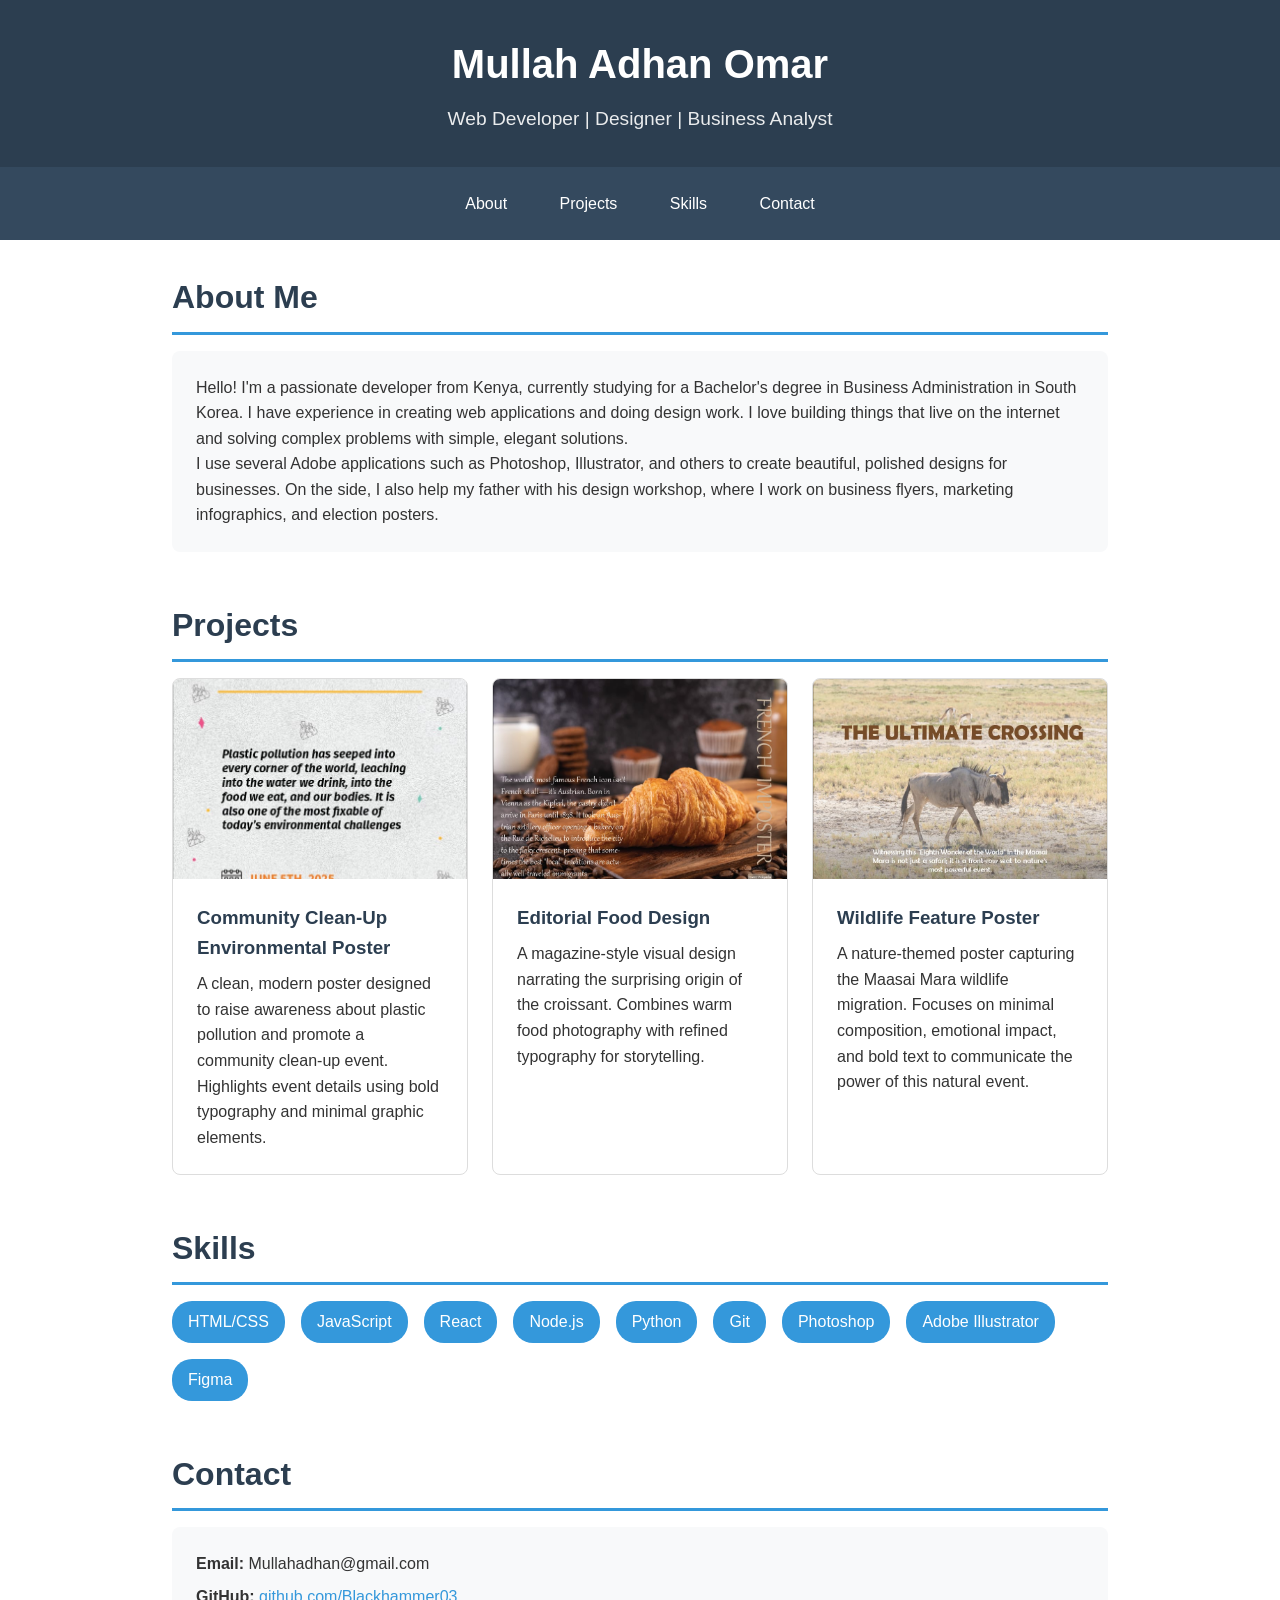
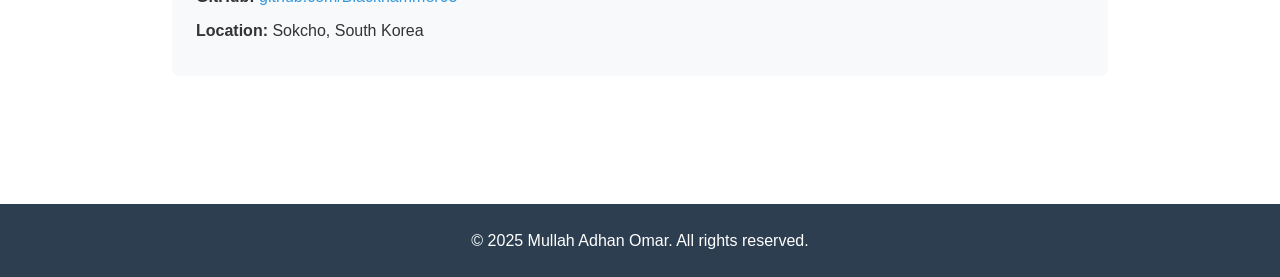
==== index.html @ 89f0e100 "Initial commit" ====
<!DOCTYPE html>
<html lang="en">
<head>
    <meta charset="UTF-8">
    <meta name="viewport" content="width=device-width, initial-scale=1.0">
    <title>Portfolio - Mullah Adhan Omar</title>
    <style>
        * {
            margin: 0;
            padding: 0;
            box-sizing: border-box;
        }

        body {
            font-family: -apple-system, BlinkMacSystemFont, 'Segoe UI', Arial, sans-serif;
            line-height: 1.6;
            color: #333;
        }

        header {
            background: #2c3e50;
            color: white;
            padding: 2rem 0;
            text-align: center;
        }

        header h1 {
            font-size: 2.5rem;
            margin-bottom: 0.5rem;
        }

        header p {
            font-size: 1.2rem;
            opacity: 0.9;
        }

        nav {
            background: #34495e;
            padding: 1rem 0;
            text-align: center;
        }

        nav a {
            color: white;
            text-decoration: none;
            padding: 0.5rem 1.5rem;
            display: inline-block;
        }

        nav a:hover {
            background: #2c3e50;
        }

        .container {
            max-width: 1000px;
            margin: 0 auto;
            padding: 2rem;
        }

        section {
            margin-bottom: 3rem;
        }

        section h2 {
            font-size: 2rem;
            margin-bottom: 1rem;
            color: #2c3e50;
            border-bottom: 3px solid #3498db;
            padding-bottom: 0.5rem;
        }

        .about-content {
            background: #f8f9fa;
            padding: 1.5rem;
            border-radius: 8px;
        }

        .projects {
            display: grid;
            grid-template-columns: repeat(auto-fit, minmax(280px, 1fr));
            gap: 1.5rem;
        }

        .project-card {
            background: white;
            border: 1px solid #ddd;
            border-radius: 8px;
            overflow: hidden;
            transition: transform 0.2s;
        }

        .project-card:hover {
            transform: translateY(-5px);
            box-shadow: 0 5px 15px rgba(0,0,0,0.1);
        }

        .project-image {
            width: 100%;
            height: 200px;
            object-fit: cover;
            display: block;
        }

        .project-content {
            padding: 1.5rem;
        }

        .project-card h3 {
            color: #2c3e50;
            margin-bottom: 0.5rem;
        }

        .skills-list {
            display: flex;
            flex-wrap: wrap;
            gap: 1rem;
        }

        .skill {
            background: #3498db;
            color: white;
            padding: 0.5rem 1rem;
            border-radius: 20px;
        }

        .contact-info {
            background: #f8f9fa;
            padding: 1.5rem;
            border-radius: 8px;
        }

        .contact-info p {
            margin-bottom: 0.5rem;
        }

        footer {
            background: #2c3e50;
            color: white;
            text-align: center;
            padding: 1.5rem 0;
            margin-top: 3rem;
        }

        @media (max-width: 768px) {
            header h1 {
                font-size: 2rem;
            }
            
            nav a {
                display: block;
                padding: 0.5rem;
            }
        }
    </style>
</head>
<body>
    <header>
        <h1>Mullah Adhan Omar</h1>
        <p>Web Developer | Designer | Business Analyst</p>
    </header>

    <nav>
        <a href="#about">About</a>
        <a href="#projects">Projects</a>
        <a href="#skills">Skills</a>
        <a href="#contact">Contact</a>
    </nav>

    <div class="container">
        <section id="about">
            <h2>About Me</h2>
            <div class="about-content">
                <p>Hello! I'm a passionate developer from Kenya, currently studying for a Bachelor's degree in Business Administration in South Korea. I have experience in creating web applications and doing design work. I love building things that live on the internet and solving complex problems with simple, elegant solutions.</p>
                <p>I use several Adobe applications such as Photoshop, Illustrator, and others to create beautiful, polished designs for businesses. On the side, I also help my father with his design workshop, where I work on business flyers, marketing infographics, and election posters.</p>
            </div>
        </section>

        <section id="projects">
            <h2>Projects</h2>
            <div class="projects">
                <div class="project-card">
                    <img src="images/CommunityCleanUpEnvironmentalPoster.jpeg" alt="Community Clean-Up Environmental Poster" class="project-image">
                    <div class="project-content">
                        <h3>Community Clean-Up Environmental Poster</h3>
                        <p>A clean, modern poster designed to raise awareness about plastic pollution and promote a community clean-up event. Highlights event details using bold typography and minimal graphic elements.</p>
                    </div>
                </div>
                <div class="project-card">
                    <img src="images/EditorialFoodDesign.jpeg" alt="Editorial Food Design" class="project-image">
                    <div class="project-content">
                        <h3>Editorial Food Design</h3>
                        <p>A magazine-style visual design narrating the surprising origin of the croissant. Combines warm food photography with refined typography for storytelling.</p>
                    </div>
                </div>
                <div class="project-card">
                    <img src="images/CrossingWildlife.jpeg" alt="Wildlife Feature Poster" class="project-image">
                    <div class="project-content">
                        <h3>Wildlife Feature Poster</h3>
                        <p>A nature-themed poster capturing the Maasai Mara wildlife migration. Focuses on minimal composition, emotional impact, and bold text to communicate the power of this natural event.</p>
                    </div>
                </div>
            </div>
        </section>

        <section id="skills">
            <h2>Skills</h2>
            <div class="skills-list">
                <span class="skill">HTML/CSS</span>
                <span class="skill">JavaScript</span>
                <span class="skill">React</span>
                <span class="skill">Node.js</span>
                <span class="skill">Python</span>
                <span class="skill">Git</span>
                <span class="skill">Photoshop</span>
                <span class="skill">Adobe Illustrator</span>
                <span class="skill">Figma</span>
            </div>
        </section>

        <section id="contact">
            <h2>Contact</h2>
            <div class="contact-info">
                <p><strong>Email:</strong> Mullahadhan@gmail.com</p>
                <p><strong>GitHub:</strong> <a href="https://github.com/Blackhammer03" target="_blank" style="color: #3498db; text-decoration: none;">github.com/Blackhammer03</a></p>
                <p><strong>Location:</strong> Sokcho, South Korea</p>
            </div>
        </section>
    </div>

    <footer>
        <p>&copy; 2025 Mullah Adhan Omar. All rights reserved.</p>
    </footer>
</body>
</html>
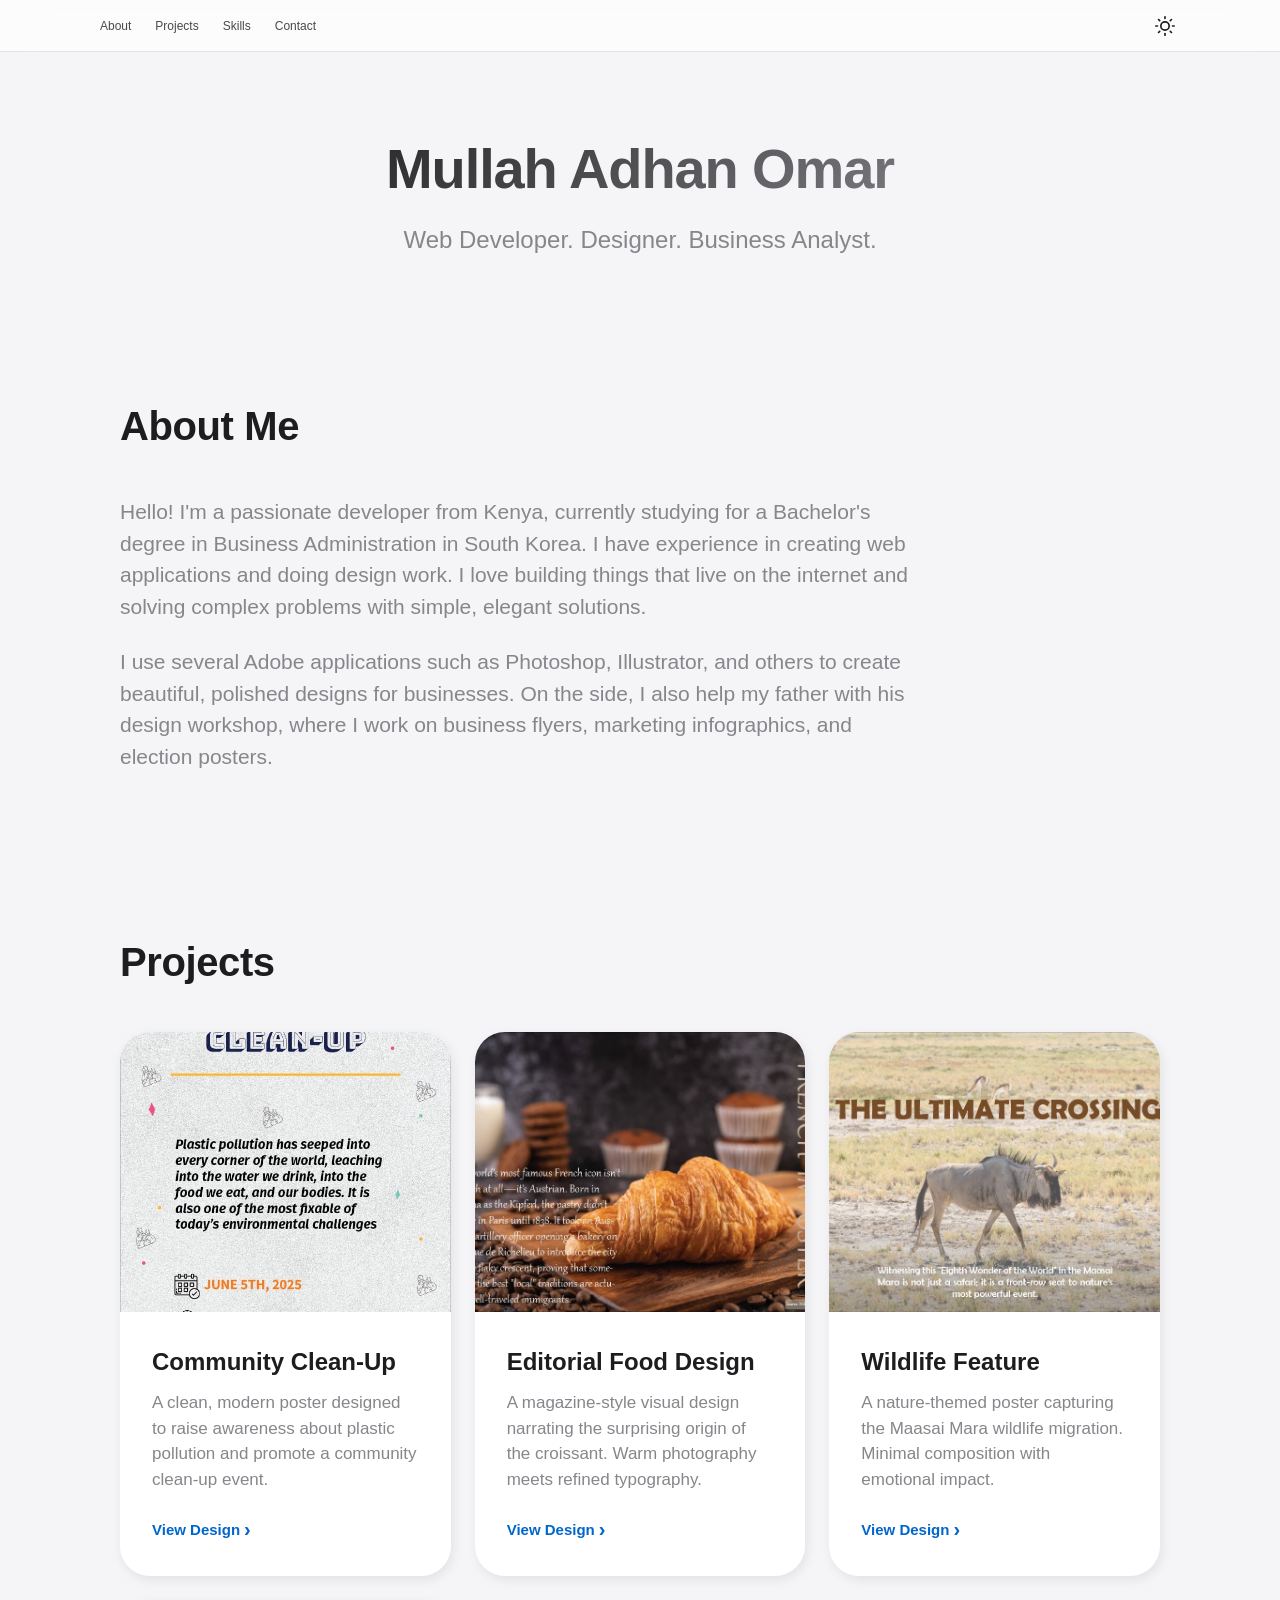
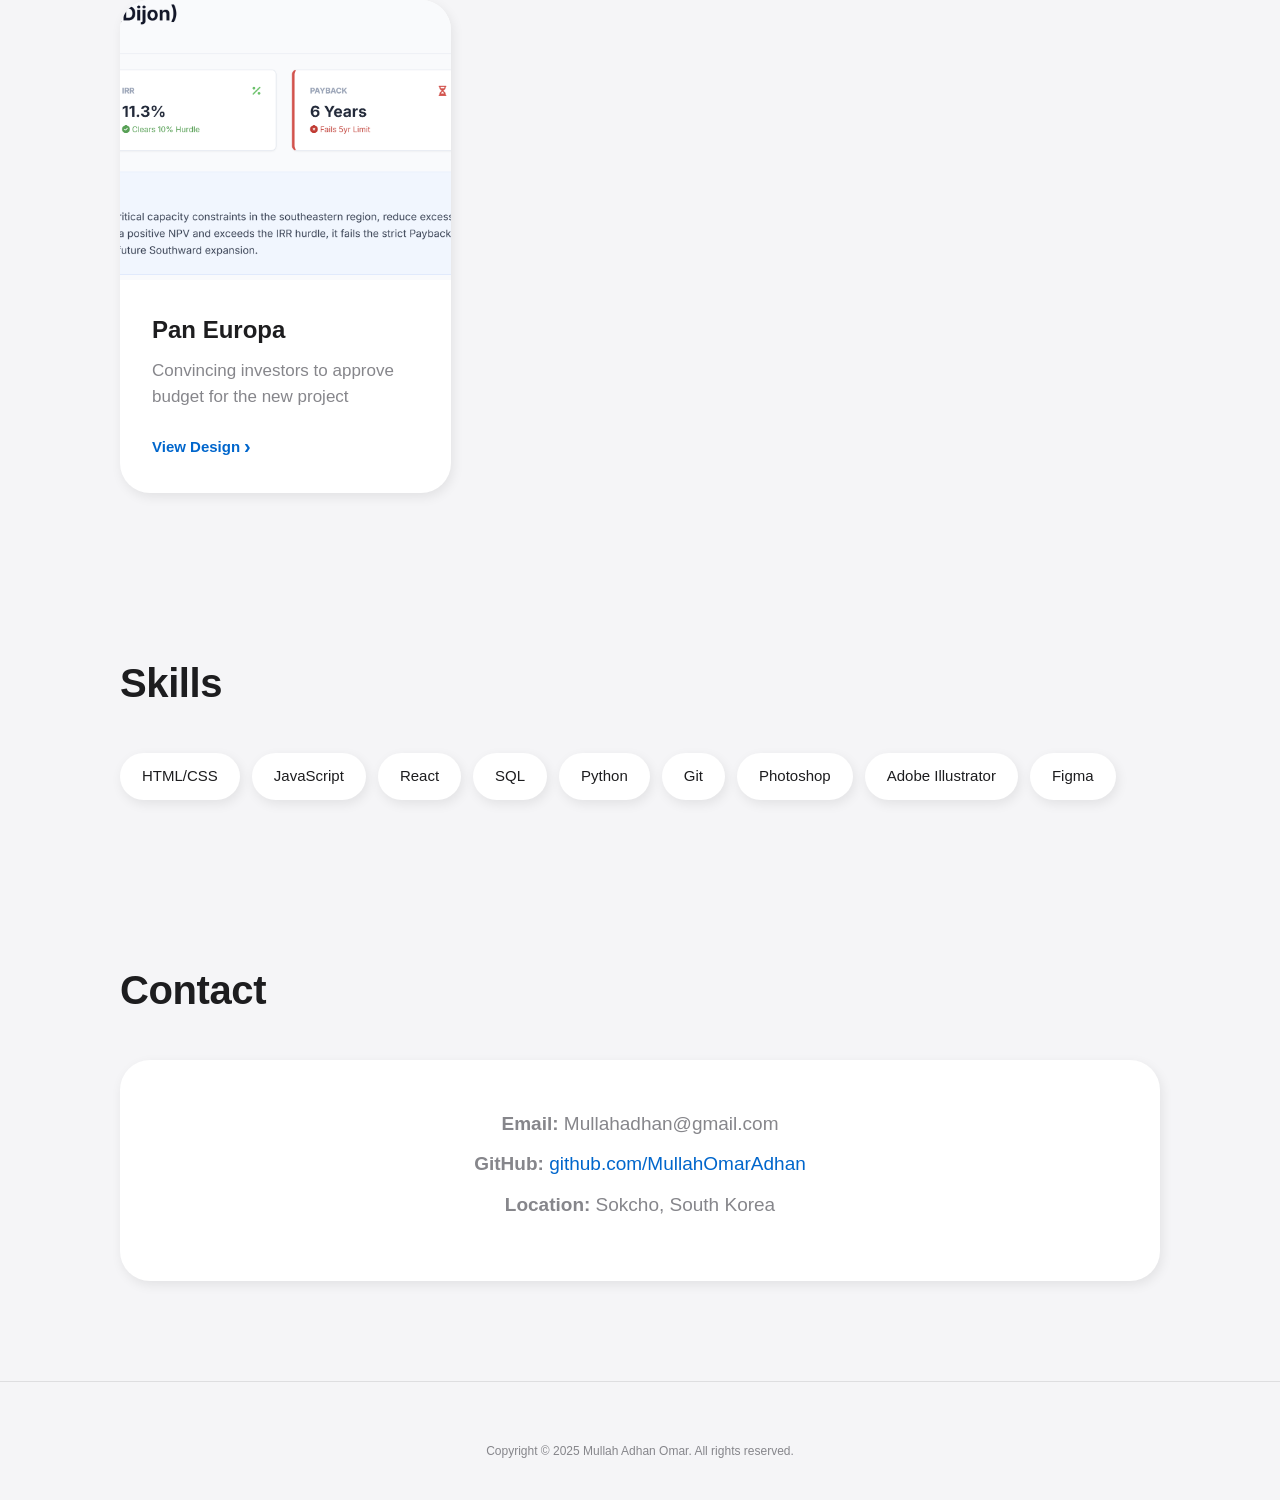
==== commit 726db615: "Remove style tag from head" ====
--- a/index.html
+++ b/index.html
@@ -1,173 +1,34 @@
 <!DOCTYPE html>
-<html lang="en">
+<html lang="en" data-theme="light">
 <head>
     <meta charset="UTF-8">
     <meta name="viewport" content="width=device-width, initial-scale=1.0">
-    <title>Portfolio - Mullah Adhan Omar</title>
-    <style>
-        * {
-            margin: 0;
-            padding: 0;
-            box-sizing: border-box;
-        }
-
-        body {
-            font-family: -apple-system, BlinkMacSystemFont, 'Segoe UI', Arial, sans-serif;
-            line-height: 1.6;
-            color: #333;
-        }
-
-        header {
-            background: #2c3e50;
-            color: white;
-            padding: 2rem 0;
-            text-align: center;
-        }
-
-        header h1 {
-            font-size: 2.5rem;
-            margin-bottom: 0.5rem;
-        }
-
-        header p {
-            font-size: 1.2rem;
-            opacity: 0.9;
-        }
-
-        nav {
-            background: #34495e;
-            padding: 1rem 0;
-            text-align: center;
-        }
-
-        nav a {
-            color: white;
-            text-decoration: none;
-            padding: 0.5rem 1.5rem;
-            display: inline-block;
-        }
-
-        nav a:hover {
-            background: #2c3e50;
-        }
-
-        .container {
-            max-width: 1000px;
-            margin: 0 auto;
-            padding: 2rem;
-        }
-
-        section {
-            margin-bottom: 3rem;
-        }
-
-        section h2 {
-            font-size: 2rem;
-            margin-bottom: 1rem;
-            color: #2c3e50;
-            border-bottom: 3px solid #3498db;
-            padding-bottom: 0.5rem;
-        }
-
-        .about-content {
-            background: #f8f9fa;
-            padding: 1.5rem;
-            border-radius: 8px;
-        }
-
-        .projects {
-            display: grid;
-            grid-template-columns: repeat(auto-fit, minmax(280px, 1fr));
-            gap: 1.5rem;
-        }
-
-        .project-card {
-            background: white;
-            border: 1px solid #ddd;
-            border-radius: 8px;
-            overflow: hidden;
-            transition: transform 0.2s;
-        }
-
-        .project-card:hover {
-            transform: translateY(-5px);
-            box-shadow: 0 5px 15px rgba(0,0,0,0.1);
-        }
-
-        .project-image {
-            width: 100%;
-            height: 200px;
-            object-fit: cover;
-            display: block;
-        }
-
-        .project-content {
-            padding: 1.5rem;
-        }
-
-        .project-card h3 {
-            color: #2c3e50;
-            margin-bottom: 0.5rem;
-        }
-
-        .skills-list {
-            display: flex;
-            flex-wrap: wrap;
-            gap: 1rem;
-        }
-
-        .skill {
-            background: #3498db;
-            color: white;
-            padding: 0.5rem 1rem;
-            border-radius: 20px;
-        }
-
-        .contact-info {
-            background: #f8f9fa;
-            padding: 1.5rem;
-            border-radius: 8px;
-        }
-
-        .contact-info p {
-            margin-bottom: 0.5rem;
-        }
-
-        footer {
-            background: #2c3e50;
-            color: white;
-            text-align: center;
-            padding: 1.5rem 0;
-            margin-top: 3rem;
-        }
-
-        @media (max-width: 768px) {
-            header h1 {
-                font-size: 2rem;
-            }
-            
-            nav a {
-                display: block;
-                padding: 0.5rem;
-            }
-        }
-    </style>
+    <title>Mullah Adhan Omar - Portfolio</title>
+    <link rel="stylesheet" href="styles/portfolio.css">
 </head>
 <body>
-    <header>
+
+    <nav>
+        <div class="nav-links">
+            <a href="#about">About</a>
+            <a href="#projects">Projects</a>
+            <a href="#skills">Skills</a>
+            <a href="#contact">Contact</a>
+        </div>
+        
+        <button id="theme-toggle" class="theme-toggle" aria-label="Toggle Dark Mode">
+            <svg id="icon-sun" xmlns="http://www.w3.org/2000/svg" width="20" height="20" viewBox="0 0 24 24" fill="none" stroke="currentColor" stroke-width="2" stroke-linecap="round" stroke-linejoin="round" style="display: block;"><circle cx="12" cy="12" r="5"></circle><line x1="12" y1="1" x2="12" y2="3"></line><line x1="12" y1="21" x2="12" y2="23"></line><line x1="4.22" y1="4.22" x2="5.64" y2="5.64"></line><line x1="18.36" y1="18.36" x2="19.78" y2="19.78"></line><line x1="1" y1="12" x2="3" y2="12"></line><line x1="21" y1="12" x2="23" y2="12"></line><line x1="4.22" y1="19.78" x2="5.64" y2="18.36"></line><line x1="18.36" y1="5.64" x2="19.78" y2="4.22"></line></svg>
+            <svg id="icon-moon" xmlns="http://www.w3.org/2000/svg" width="20" height="20" viewBox="0 0 24 24" fill="none" stroke="currentColor" stroke-width="2" stroke-linecap="round" stroke-linejoin="round" style="display: none;"><path d="M21 12.79A9 9 0 1 1 11.21 3 7 7 0 0 0 21 12.79z"></path></svg>
+        </button>
+    </nav>
+
+    <header class="reveal">
         <h1>Mullah Adhan Omar</h1>
-        <p>Web Developer | Designer | Business Analyst</p>
+        <p>Web Developer. Designer. Business Analyst.</p>
     </header>
 
-    <nav>
-        <a href="#about">About</a>
-        <a href="#projects">Projects</a>
-        <a href="#skills">Skills</a>
-        <a href="#contact">Contact</a>
-    </nav>
-
     <div class="container">
-        <section id="about">
+        <section id="about" class="reveal">
             <h2>About Me</h2>
             <div class="about-content">
                 <p>Hello! I'm a passionate developer from Kenya, currently studying for a Bachelor's degree in Business Administration in South Korea. I have experience in creating web applications and doing design work. I love building things that live on the internet and solving complex problems with simple, elegant solutions.</p>
@@ -176,39 +37,50 @@
         </section>
 
         <section id="projects">
-            <h2>Projects</h2>
+            <h2 class="reveal">Projects</h2>
             <div class="projects">
-                <div class="project-card">
-                    <img src="images/CommunityCleanUpEnvironmentalPoster.jpeg" alt="Community Clean-Up Environmental Poster" class="project-image">
+                <div class="project-card reveal">
+                    <img src="images/CommunityCleanUpEnvironmentalPoster.jpeg" alt="Community Clean-Up" class="project-image">
                     <div class="project-content">
-                        <h3>Community Clean-Up Environmental Poster</h3>
-                        <p>A clean, modern poster designed to raise awareness about plastic pollution and promote a community clean-up event. Highlights event details using bold typography and minimal graphic elements.</p>
+                        <h3>Community Clean-Up</h3>
+                        <p>A clean, modern poster designed to raise awareness about plastic pollution and promote a community clean-up event.</p>
+                        <span class="project-link-fake">View Design</span>
                     </div>
                 </div>
-                <div class="project-card">
+                <div class="project-card reveal">
                     <img src="images/EditorialFoodDesign.jpeg" alt="Editorial Food Design" class="project-image">
                     <div class="project-content">
                         <h3>Editorial Food Design</h3>
-                        <p>A magazine-style visual design narrating the surprising origin of the croissant. Combines warm food photography with refined typography for storytelling.</p>
+                        <p>A magazine-style visual design narrating the surprising origin of the croissant. Warm photography meets refined typography.</p>
+                        <span class="project-link-fake">View Design</span>
                     </div>
                 </div>
-                <div class="project-card">
-                    <img src="images/CrossingWildlife.jpeg" alt="Wildlife Feature Poster" class="project-image">
+                <div class="project-card reveal">
+                    <img src="images/CrossingWildlife.jpeg" alt="Wildlife Feature" class="project-image">
                     <div class="project-content">
-                        <h3>Wildlife Feature Poster</h3>
-                        <p>A nature-themed poster capturing the Maasai Mara wildlife migration. Focuses on minimal composition, emotional impact, and bold text to communicate the power of this natural event.</p>
+                        <h3>Wildlife Feature</h3>
+                        <p>A nature-themed poster capturing the Maasai Mara wildlife migration. Minimal composition with emotional impact.</p>
+                        <span class="project-link-fake">View Design</span>
+                    </div>
+                </div>
+                <div class="project-card reveal">
+                    <img src="images/projectManagement.png" alt="Pan Europa" class="project-image">
+                    <div class="project-content">
+                        <h3>Pan Europa</h3>
+                        <p>Convincing investors to approve budget for the new project</p>
+                        <a href="project.html" target="_blank"> <span class="project-link-fake">View Design</span></a>
                     </div>
                 </div>
             </div>
         </section>
 
-        <section id="skills">
+        <section id="skills" class="reveal">
             <h2>Skills</h2>
             <div class="skills-list">
                 <span class="skill">HTML/CSS</span>
                 <span class="skill">JavaScript</span>
                 <span class="skill">React</span>
-                <span class="skill">Node.js</span>
+                <span class="skill">SQL</span>
                 <span class="skill">Python</span>
                 <span class="skill">Git</span>
                 <span class="skill">Photoshop</span>
@@ -217,18 +89,75 @@
             </div>
         </section>
 
-        <section id="contact">
+        <section id="contact" class="reveal">
             <h2>Contact</h2>
             <div class="contact-info">
                 <p><strong>Email:</strong> Mullahadhan@gmail.com</p>
-                <p><strong>GitHub:</strong> <a href="https://github.com/Blackhammer03" target="_blank" style="color: #3498db; text-decoration: none;">github.com/Blackhammer03</a></p>
+                <p><strong>GitHub:</strong> <a href="https://github.com/OmarMullahAdhan" target="_blank">github.com/MullahOmarAdhan</a></p>
                 <p><strong>Location:</strong> Sokcho, South Korea</p>
             </div>
         </section>
     </div>
 
     <footer>
-        <p>&copy; 2025 Mullah Adhan Omar. All rights reserved.</p>
+        <p>Copyright © 2025 Mullah Adhan Omar. All rights reserved.</p>
     </footer>
+
+    <script src="scripts/portfolio.js"></script>
+    <!-- <script>
+        // --- 1. Dark Mode Logic ---
+        const toggleBtn = document.getElementById('theme-toggle');
+        const sunIcon = document.getElementById('icon-sun');
+        const moonIcon = document.getElementById('icon-moon');
+        const htmlElement = document.documentElement;
+
+        // Check for saved user preference, if any, on load
+        const currentTheme = localStorage.getItem('theme') ? localStorage.getItem('theme') : null;
+
+        if (currentTheme) {
+            htmlElement.setAttribute('data-theme', currentTheme);
+            updateIcons(currentTheme);
+        }
+
+        toggleBtn.addEventListener('click', function() {
+            if (htmlElement.getAttribute('data-theme') === 'dark') {
+                htmlElement.setAttribute('data-theme', 'light');
+                localStorage.setItem('theme', 'light');
+                updateIcons('light');
+            } else {
+                htmlElement.setAttribute('data-theme', 'dark');
+                localStorage.setItem('theme', 'dark');
+                updateIcons('dark');
+            }
+        });
+
+        function updateIcons(theme) {
+            if (theme === 'dark') {
+                sunIcon.style.display = 'block';
+                moonIcon.style.display = 'none';
+            } else {
+                sunIcon.style.display = 'none';
+                moonIcon.style.display = 'block';
+            }
+        }
+
+        // --- 2. Scroll Animation (Intersection Observer) ---
+        const observerOptions = {
+            threshold: 0.1, // Trigger when 10% of the element is visible
+            rootMargin: "0px 0px -50px 0px" // Offset slightly so it triggers before bottom
+        };
+
+        const observer = new IntersectionObserver((entries) => {
+            entries.forEach(entry => {
+                if (entry.isIntersecting) {
+                    entry.target.classList.add('active');
+                }
+            });
+        }, observerOptions);
+
+        document.querySelectorAll('.reveal').forEach(el => {
+            observer.observe(el);
+        });
+    </script> -->
 </body>
 </html>
--- a/styles/portfolio.css
+++ b/styles/portfolio.css
@@ -0,0 +1,312 @@
+    /* --- CSS Variables for Theming --- */
+        :root {
+            /* Light Mode (Default) */
+            --bg-color: #f5f5f7;
+            --card-bg: #ffffff;
+            --text-primary: #1d1d1f;
+            --text-secondary: #86868b;
+            --accent-blue: #0066cc;
+            --nav-bg: rgba(255, 255, 255, 0.72);
+            --nav-border: rgba(0, 0, 0, 0.1);
+            --shadow-card: 2px 4px 12px rgba(0,0,0,0.08);
+            --shadow-hover: 0 14px 28px rgba(0,0,0,0.12);
+            --transition-speed: 0.3s;
+        }
+
+        [data-theme="dark"] {
+            /* Apple Dark Mode: True Black Backgrounds */
+            --bg-color: #000000;
+            --card-bg: #1c1c1e;
+            --text-primary: #f5f5f7;
+            --text-secondary: #a1a1a6;
+            --accent-blue: #2997ff; /* Lighter blue for dark backgrounds */
+            --nav-bg: rgba(0, 0, 0, 0.72);
+            --nav-border: rgba(255, 255, 255, 0.1);
+            --shadow-card: 0 4px 12px rgba(0,0,0,0.5);
+            --shadow-hover: 0 0 20px rgba(255, 255, 255, 0.1);
+        }
+
+        * {
+            margin: 0;
+            padding: 0;
+            box-sizing: border-box;
+        }
+
+        html {
+            scroll-behavior: smooth;
+        }
+
+        body {
+            font-family: -apple-system, BlinkMacSystemFont, "SF Pro Text", "Segoe UI", Roboto, Helvetica, Arial, sans-serif;
+            background-color: var(--bg-color);
+            color: var(--text-primary);
+            line-height: 1.5;
+            -webkit-font-smoothing: antialiased;
+            transition: background-color 0.5s ease, color 0.5s ease;
+        }
+
+        /* --- Sticky Navigation with Glassmorphism --- */
+        nav {
+            position: fixed;
+            top: 0;
+            left: 0;
+            right: 0;
+            z-index: 1000;
+            height: 52px;
+            background: var(--nav-bg);
+            backdrop-filter: blur(20px);
+            -webkit-backdrop-filter: blur(20px);
+            border-bottom: 1px solid var(--nav-border);
+            display: flex;
+            justify-content: space-between; /* Changed to space-between to push toggle right */
+            align-items: center;
+            padding: 0 max(20px, calc(50vw - 540px)); /* Keeps content centered like container */
+            transition: background-color 0.5s ease, border-color 0.5s ease;
+        }
+
+        .nav-links {
+            display: flex;
+            gap: 24px;
+        }
+
+        nav a {
+            color: var(--text-primary);
+            text-decoration: none;
+            font-size: 12px;
+            opacity: 0.8;
+            transition: opacity 0.2s ease;
+            font-weight: 400;
+        }
+
+        nav a:hover {
+            opacity: 1;
+        }
+
+        /* Toggle Button */
+        .theme-toggle {
+            background: none;
+            border: none;
+            cursor: pointer;
+            color: var(--text-primary);
+            padding: 5px;
+            border-radius: 50%;
+            display: flex;
+            align-items: center;
+            justify-content: center;
+            transition: transform 0.2s;
+        }
+
+        .theme-toggle:hover {
+            transform: scale(1.1);
+            background: rgba(128, 128, 128, 0.1);
+        }
+
+        /* --- Animation Utility --- */
+        .reveal {
+            opacity: 0;
+            transform: translateY(30px);
+            transition: all 0.8s cubic-bezier(0.16, 1, 0.3, 1); /* Apple's smooth easing */
+        }
+
+        .reveal.active {
+            opacity: 1;
+            transform: translateY(0);
+        }
+
+        /* --- Hero Section --- */
+        header {
+            padding: 140px 20px 80px;
+            text-align: center;
+            max-width: 800px;
+            margin: 0 auto;
+        }
+
+        header h1 {
+            font-size: 56px;
+            line-height: 1.05;
+            font-weight: 700;
+            letter-spacing: -0.02em;
+            margin-bottom: 24px;
+            color: var(--text-primary);
+            background: linear-gradient(135deg, var(--text-primary) 0%, var(--text-secondary) 100%);
+            -webkit-background-clip: text;
+            -webkit-text-fill-color: transparent;
+        }
+
+        header p {
+            font-size: 24px;
+            line-height: 1.4;
+            color: var(--text-secondary);
+            font-weight: 400;
+            max-width: 600px;
+            margin: 0 auto;
+        }
+
+        /* --- Layout & Sections --- */
+        .container {
+            max-width: 1080px;
+            margin: 0 auto;
+            padding: 0 20px;
+        }
+
+        section {
+            margin-bottom: 100px;
+            padding-top: 60px;
+        }
+
+        section h2 {
+            font-size: 40px;
+            font-weight: 700;
+            margin-bottom: 40px;
+            letter-spacing: -0.01em;
+            color: var(--text-primary);
+        }
+
+        /* --- About Section --- */
+        .about-content {
+            font-size: 21px;
+            line-height: 1.5;
+            color: var(--text-secondary);
+            max-width: 800px;
+            font-weight: 400;
+        }
+        
+        .about-content p {
+            margin-bottom: 24px;
+        }
+
+        /* --- Projects (Bento Grid) --- */
+        .projects {
+            display: grid;
+            grid-template-columns: repeat(auto-fit, minmax(320px, 1fr));
+            gap: 24px;
+        }
+
+        .project-card {
+            background: var(--card-bg);
+            border-radius: 30px; /* More rounded corners */
+            overflow: hidden;
+            box-shadow: var(--shadow-card);
+            transition: transform 0.4s cubic-bezier(0.25, 1, 0.5, 1), box-shadow 0.4s ease;
+            cursor: pointer;
+            display: flex;
+            flex-direction: column;
+            position: relative;
+        }
+
+        .project-card:hover {
+            transform: scale(1.02);
+            box-shadow: var(--shadow-hover);
+            z-index: 10;
+        }
+
+        .project-image {
+            width: 100%;
+            height: 280px;
+            object-fit: cover;
+            transition: opacity 0.3s ease;
+        }
+
+        .project-content {
+            padding: 32px;
+            flex-grow: 1;
+            display: flex;
+            flex-direction: column;
+        }
+
+        .project-card h3 {
+            font-size: 24px;
+            margin-bottom: 10px;
+            font-weight: 600;
+            color: var(--text-primary);
+        }
+
+        .project-card p {
+            font-size: 17px;
+            color: var(--text-secondary);
+            margin-bottom: 24px;
+        }
+        
+        .project-link-fake {
+            margin-top: auto;
+            color: var(--accent-blue);
+            font-size: 15px;
+            font-weight: 600;
+            display: inline-flex;
+            align-items: center;
+        }
+        
+        .project-link-fake::after {
+            content: "›";
+            font-size: 20px;
+            margin-left: 4px;
+            margin-top: -2px;
+        }
+
+        /* --- Skills --- */
+        .skills-list {
+            display: flex;
+            flex-wrap: wrap;
+            gap: 12px;
+        }
+
+        .skill {
+            background: var(--card-bg);
+            color: var(--text-primary);
+            padding: 12px 22px;
+            border-radius: 100px; /* Pill shape */
+            font-size: 15px;
+            font-weight: 500;
+            box-shadow: var(--shadow-card);
+            transition: background 0.3s, color 0.3s;
+        }
+        
+        .skill:hover {
+            color: var(--accent-blue);
+        }
+
+        /* --- Contact --- */
+        .contact-info {
+            background: var(--card-bg);
+            padding: 50px;
+            border-radius: 30px;
+            text-align: center;
+            box-shadow: var(--shadow-card);
+        }
+
+        .contact-info p {
+            font-size: 19px;
+            margin-bottom: 12px;
+            color: var(--text-secondary);
+        }
+
+        .contact-info a {
+            color: var(--accent-blue);
+            text-decoration: none;
+        }
+        
+        .contact-info a:hover {
+            text-decoration: underline;
+        }
+
+        footer {
+            background: var(--bg-color);
+            color: var(--text-secondary);
+            text-align: center;
+            padding: 60px 0 40px;
+            font-size: 12px;
+            border-top: 1px solid rgba(128, 128, 128, 0.2);
+            margin-top: 60px;
+        }
+
+        /* Mobile Optimization */
+        @media (max-width: 768px) {
+            header h1 { font-size: 40px; }
+            header p { font-size: 20px; }
+            
+            nav { padding: 0 20px; }
+            .nav-links { gap: 15px; }
+            nav a { font-size: 11px; }
+            
+            .project-image { height: 220px; }
+        }
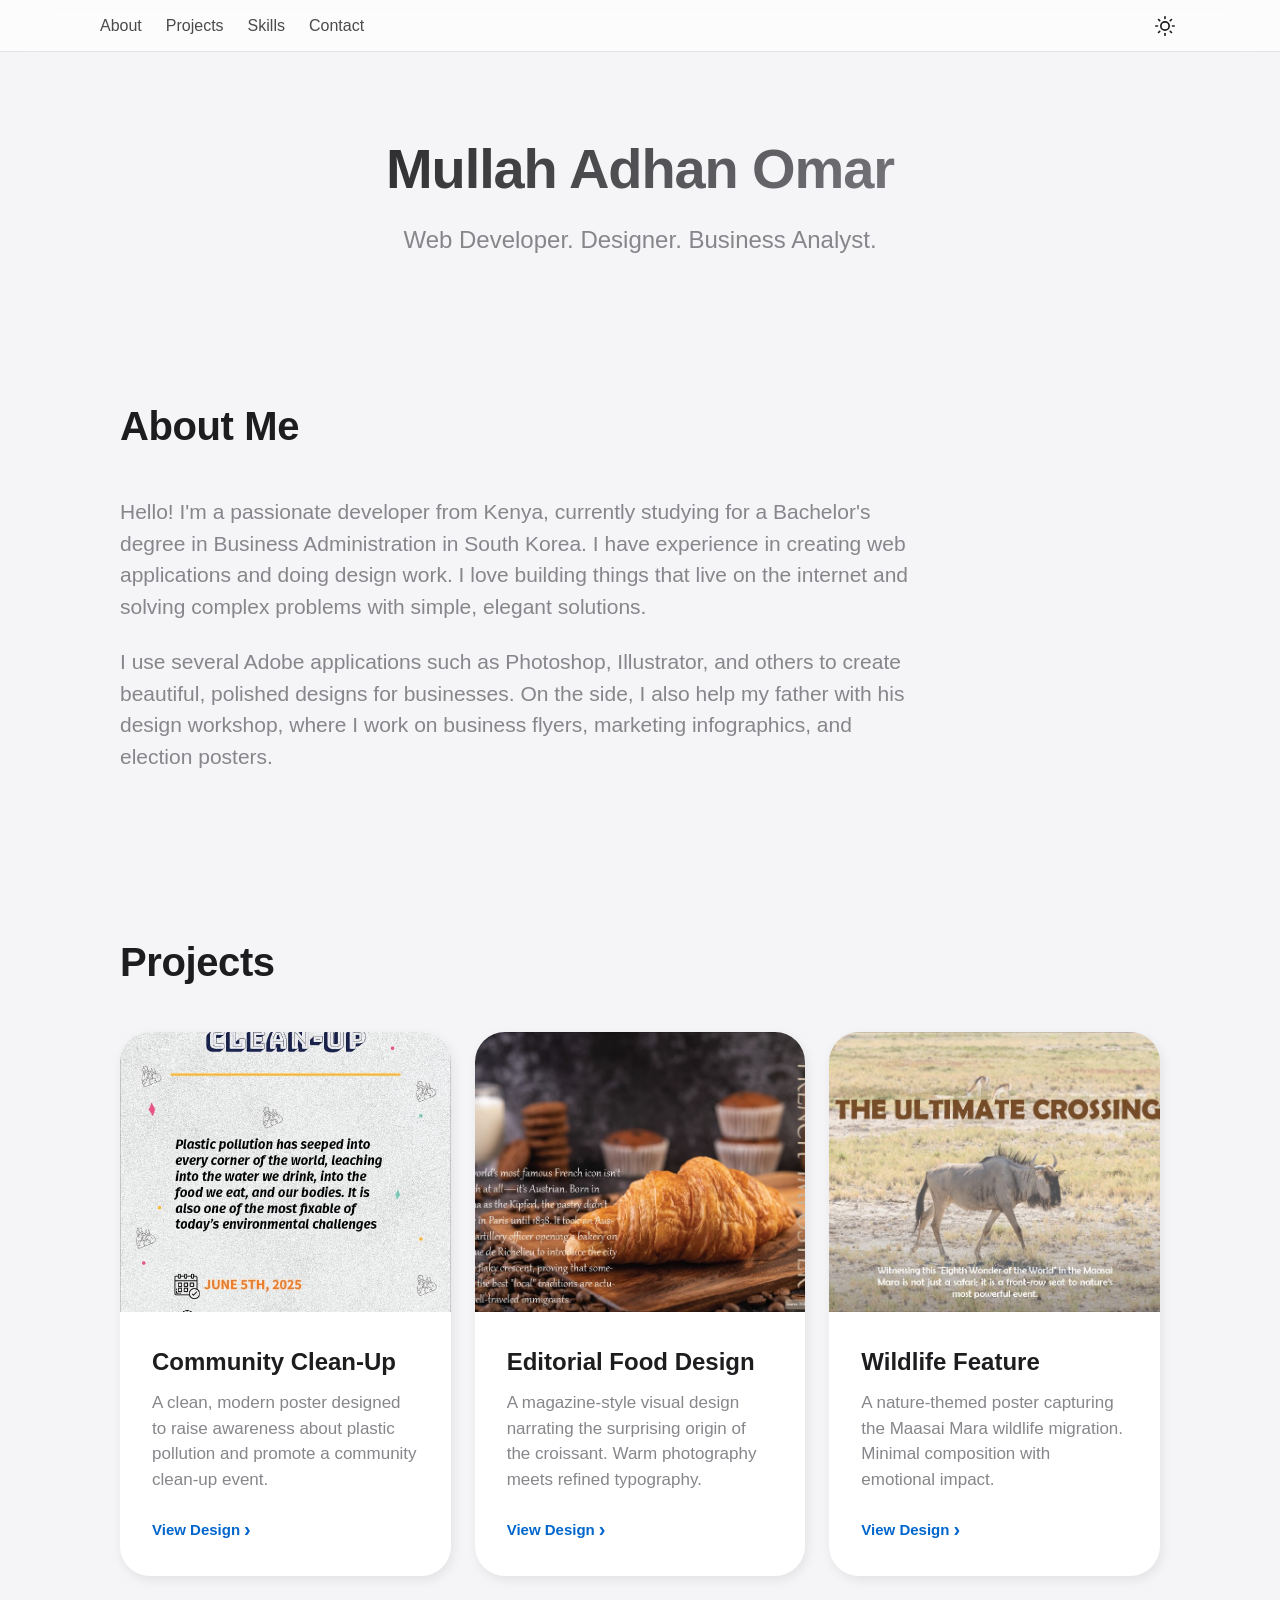
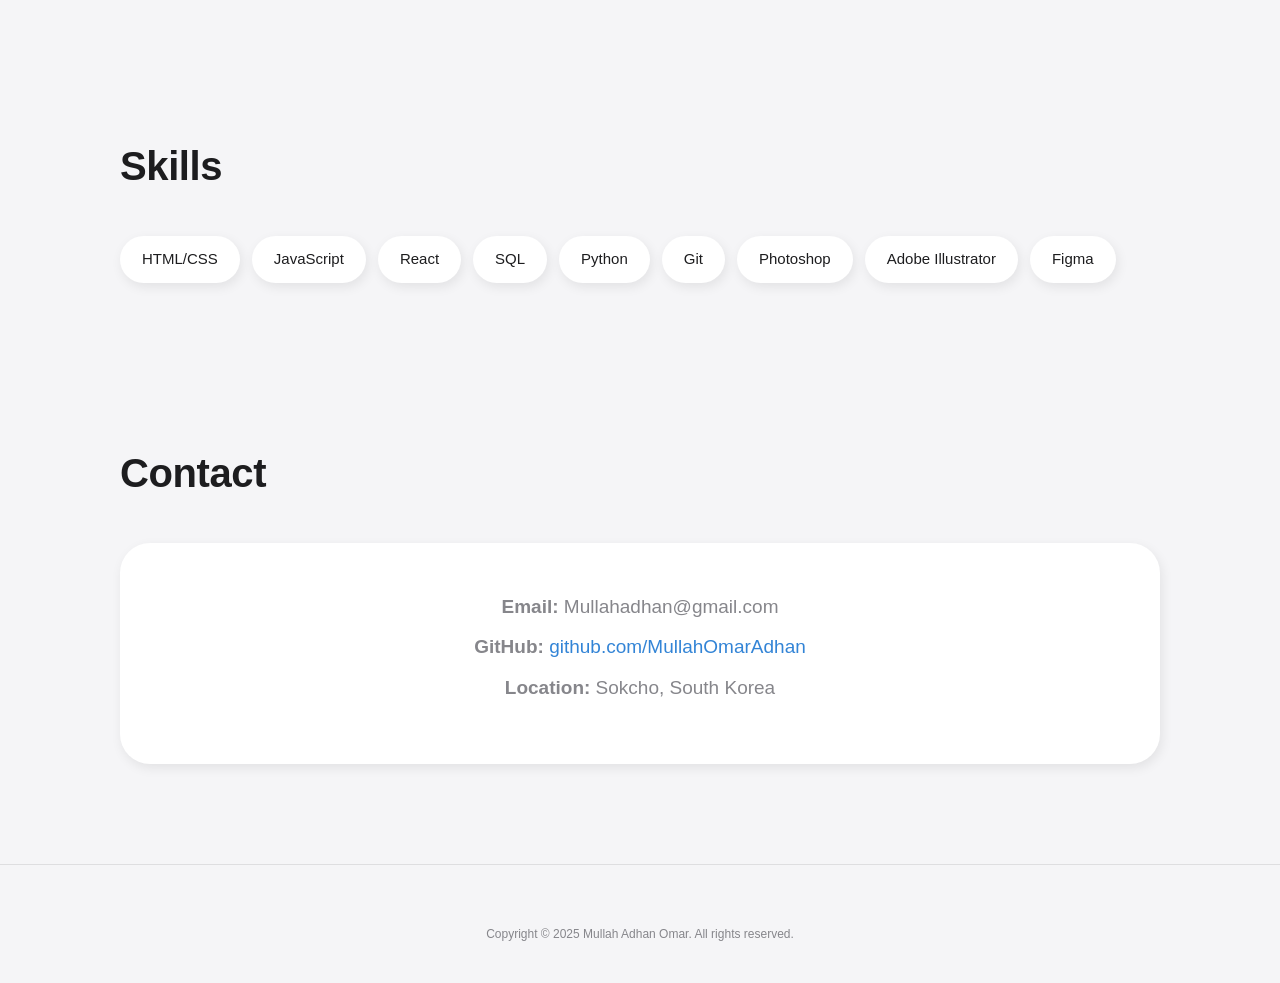
==== commit 9760c058: "Add research.html and style it" ====
--- a/index.html
+++ b/index.html
@@ -5,6 +5,7 @@
     <meta name="viewport" content="width=device-width, initial-scale=1.0">
     <title>Mullah Adhan Omar - Portfolio</title>
     <link rel="stylesheet" href="styles/portfolio.css">
+    <link rel="icon" type="image/x-icon" href="/images/favicon.ico">
 </head>
 <body>
 
@@ -63,14 +64,22 @@
                         <span class="project-link-fake">View Design</span>
                     </div>
                 </div>
-                <div class="project-card reveal">
+                <!-- <div class="project-card reveal">
                     <img src="images/projectManagement.png" alt="Pan Europa" class="project-image">
                     <div class="project-content">
                         <h3>Pan Europa</h3>
                         <p>Convincing investors to approve budget for the new project</p>
                         <a href="project.html" target="_blank"> <span class="project-link-fake">View Design</span></a>
                     </div>
-                </div>
+                </div> -->
+                <!-- <div class="project-card reveal">
+                    <img src="images/projectManagement.png" alt="Pan Europa" class="project-image">
+                    <div class="project-content">
+                        <h3>Growth Strategy for Start-Ups</h3>
+                        <p>Analysis of Solutions for Scalability, Marketing, And Risk Management</p>
+                        <a href="research.html" target="_blank"> <span class="project-link-fake">View Design</span></a>
+                    </div>
+                </div> -->
             </div>
         </section>
 
@@ -104,60 +113,5 @@
     </footer>
 
     <script src="scripts/portfolio.js"></script>
-    <!-- <script>
-        // --- 1. Dark Mode Logic ---
-        const toggleBtn = document.getElementById('theme-toggle');
-        const sunIcon = document.getElementById('icon-sun');
-        const moonIcon = document.getElementById('icon-moon');
-        const htmlElement = document.documentElement;
-
-        // Check for saved user preference, if any, on load
-        const currentTheme = localStorage.getItem('theme') ? localStorage.getItem('theme') : null;
-
-        if (currentTheme) {
-            htmlElement.setAttribute('data-theme', currentTheme);
-            updateIcons(currentTheme);
-        }
-
-        toggleBtn.addEventListener('click', function() {
-            if (htmlElement.getAttribute('data-theme') === 'dark') {
-                htmlElement.setAttribute('data-theme', 'light');
-                localStorage.setItem('theme', 'light');
-                updateIcons('light');
-            } else {
-                htmlElement.setAttribute('data-theme', 'dark');
-                localStorage.setItem('theme', 'dark');
-                updateIcons('dark');
-            }
-        });
-
-        function updateIcons(theme) {
-            if (theme === 'dark') {
-                sunIcon.style.display = 'block';
-                moonIcon.style.display = 'none';
-            } else {
-                sunIcon.style.display = 'none';
-                moonIcon.style.display = 'block';
-            }
-        }
-
-        // --- 2. Scroll Animation (Intersection Observer) ---
-        const observerOptions = {
-            threshold: 0.1, // Trigger when 10% of the element is visible
-            rootMargin: "0px 0px -50px 0px" // Offset slightly so it triggers before bottom
-        };
-
-        const observer = new IntersectionObserver((entries) => {
-            entries.forEach(entry => {
-                if (entry.isIntersecting) {
-                    entry.target.classList.add('active');
-                }
-            });
-        }, observerOptions);
-
-        document.querySelectorAll('.reveal').forEach(el => {
-            observer.observe(el);
-        });
-    </script> -->
 </body>
 </html>
--- a/styles/portfolio.css
+++ b/styles/portfolio.css
@@ -72,13 +72,24 @@
         nav a {
             color: var(--text-primary);
             text-decoration: none;
-            font-size: 12px;
             opacity: 0.8;
             transition: opacity 0.2s ease;
             font-weight: 400;
         }
 
         nav a:hover {
+            opacity: 1;
+        }
+
+        a {
+            color: var(--text-primary);
+            text-decoration: none;
+            opacity: 0.8;
+            transition: opacity 0.2s ease;
+            font-weight: 400;
+        }
+
+        a:hover {
             opacity: 1;
         }
 
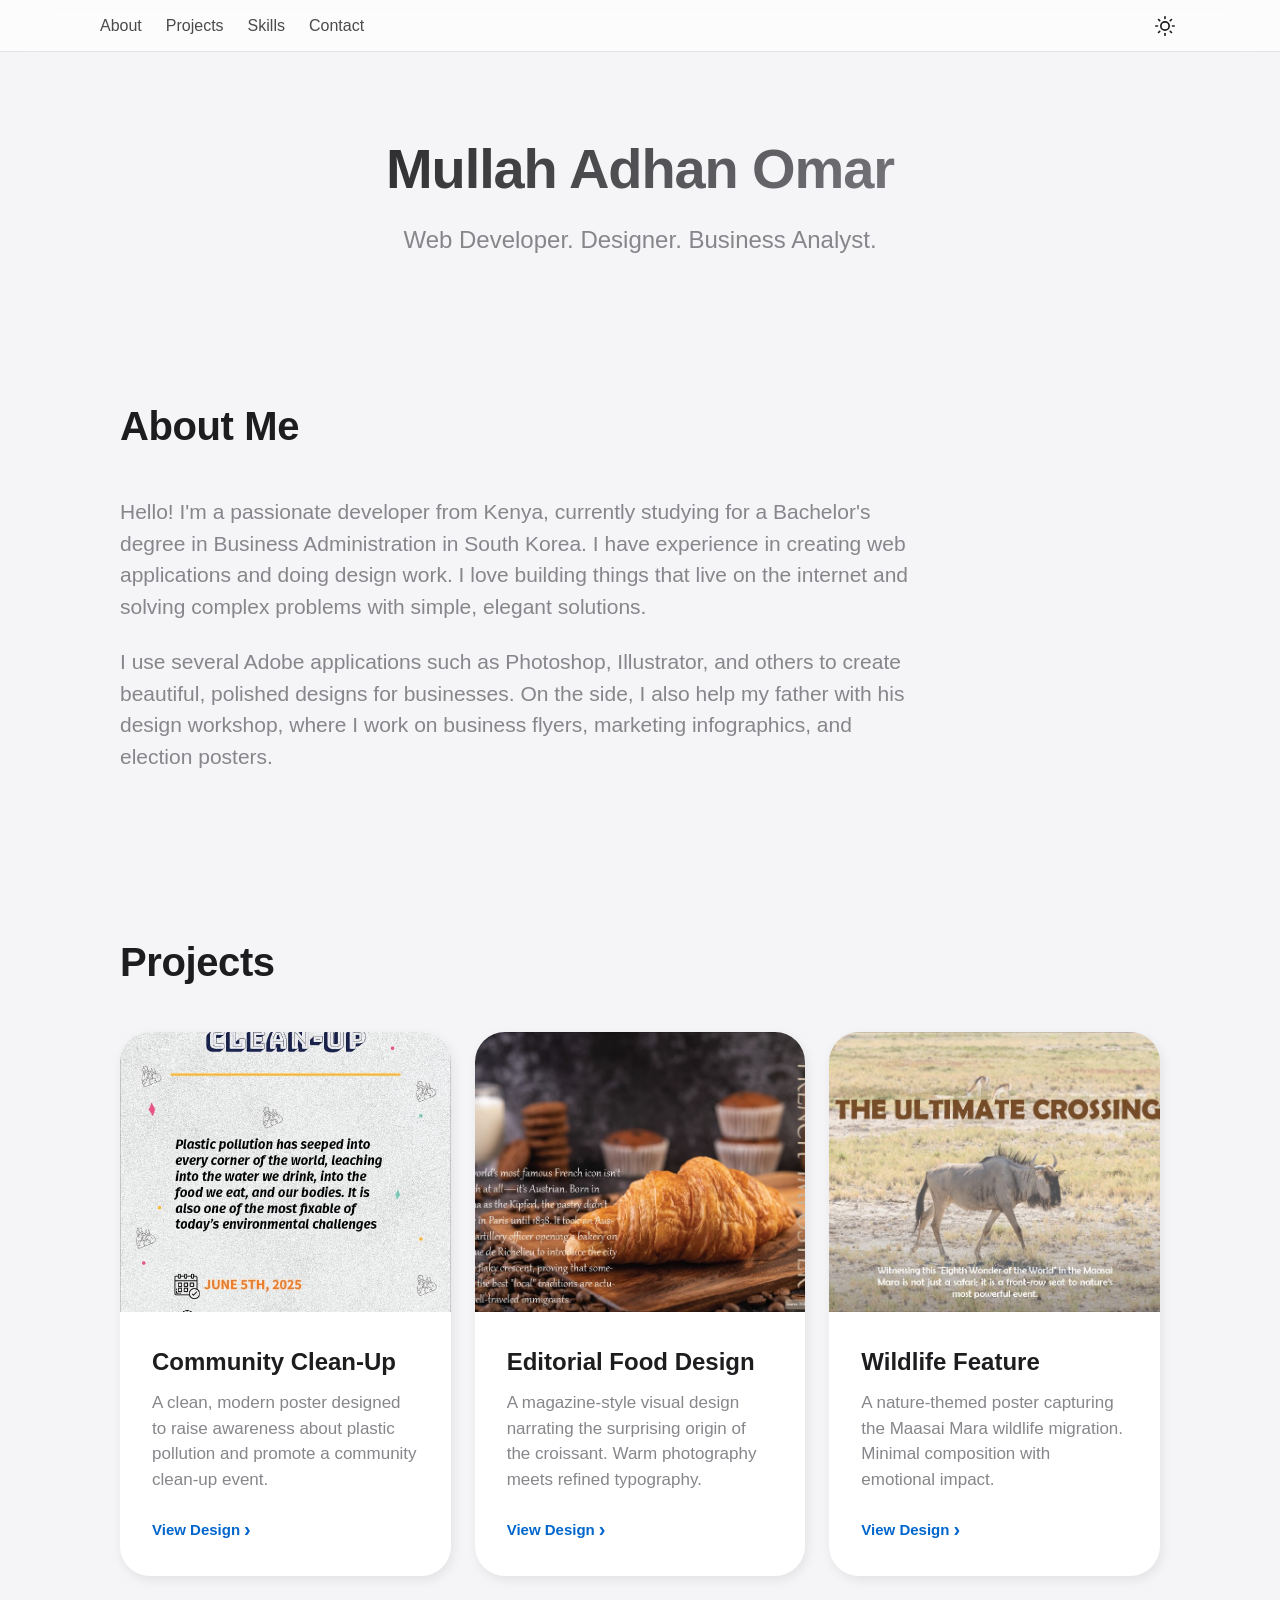
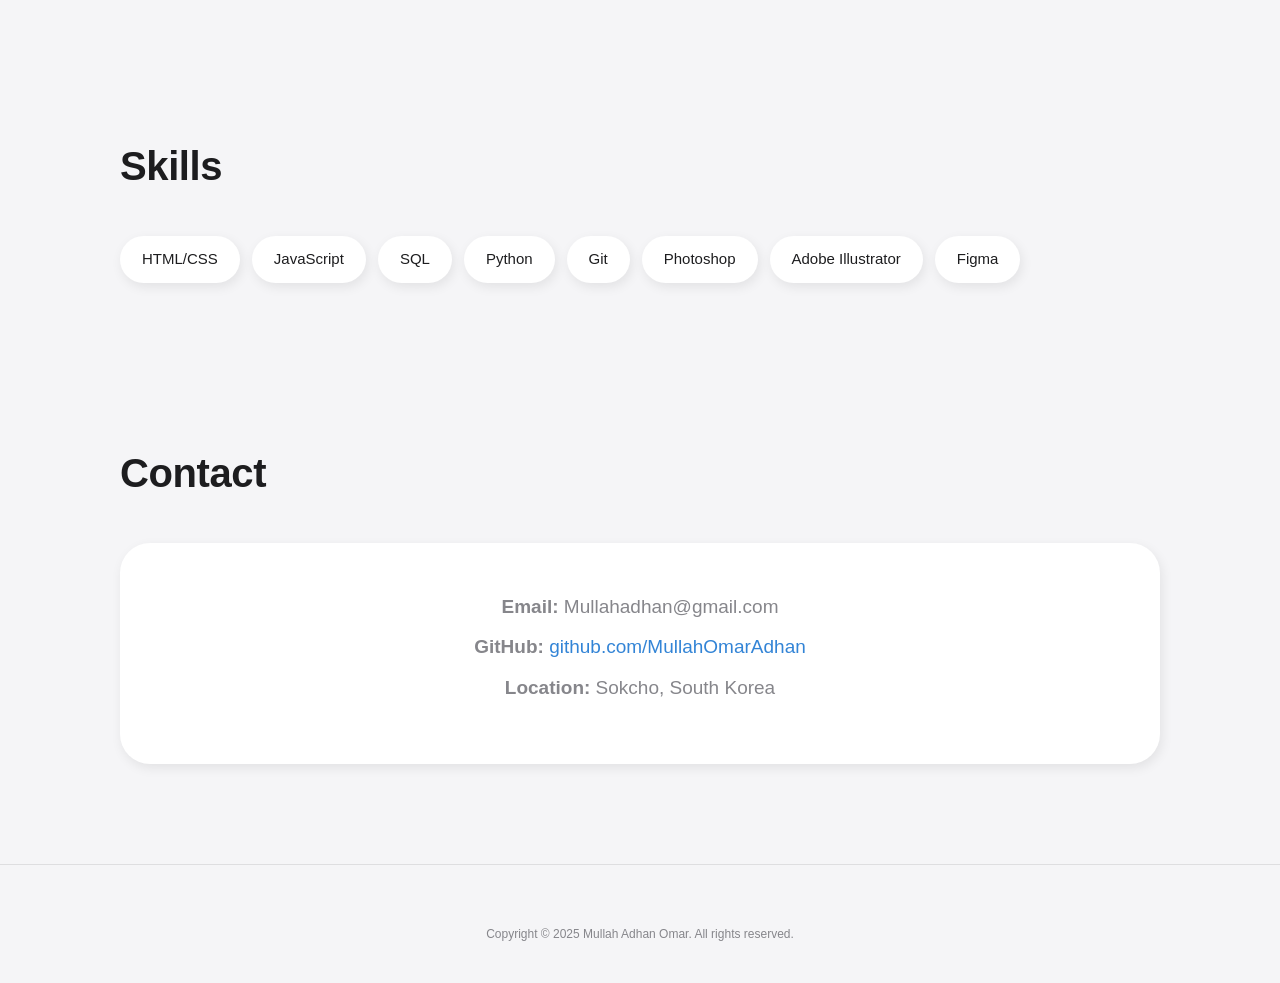
==== commit 83be8573: "Comment out React skill in index.html Comment out the React skill in the skills list." ====
--- a/index.html
+++ b/index.html
@@ -88,7 +88,7 @@
             <div class="skills-list">
                 <span class="skill">HTML/CSS</span>
                 <span class="skill">JavaScript</span>
-                <span class="skill">React</span>
+                <!-- <span class="skill">React</span> -->
                 <span class="skill">SQL</span>
                 <span class="skill">Python</span>
                 <span class="skill">Git</span>
@@ -114,4 +114,4 @@
 
     <script src="scripts/portfolio.js"></script>
 </body>
-</html>+</html>
--- a/styles/portfolio.css
+++ b/styles/portfolio.css
@@ -140,6 +140,7 @@
             margin-bottom: 24px;
             color: var(--text-primary);
             background: linear-gradient(135deg, var(--text-primary) 0%, var(--text-secondary) 100%);
+            background-clip: text;
             -webkit-background-clip: text;
             -webkit-text-fill-color: transparent;
         }
